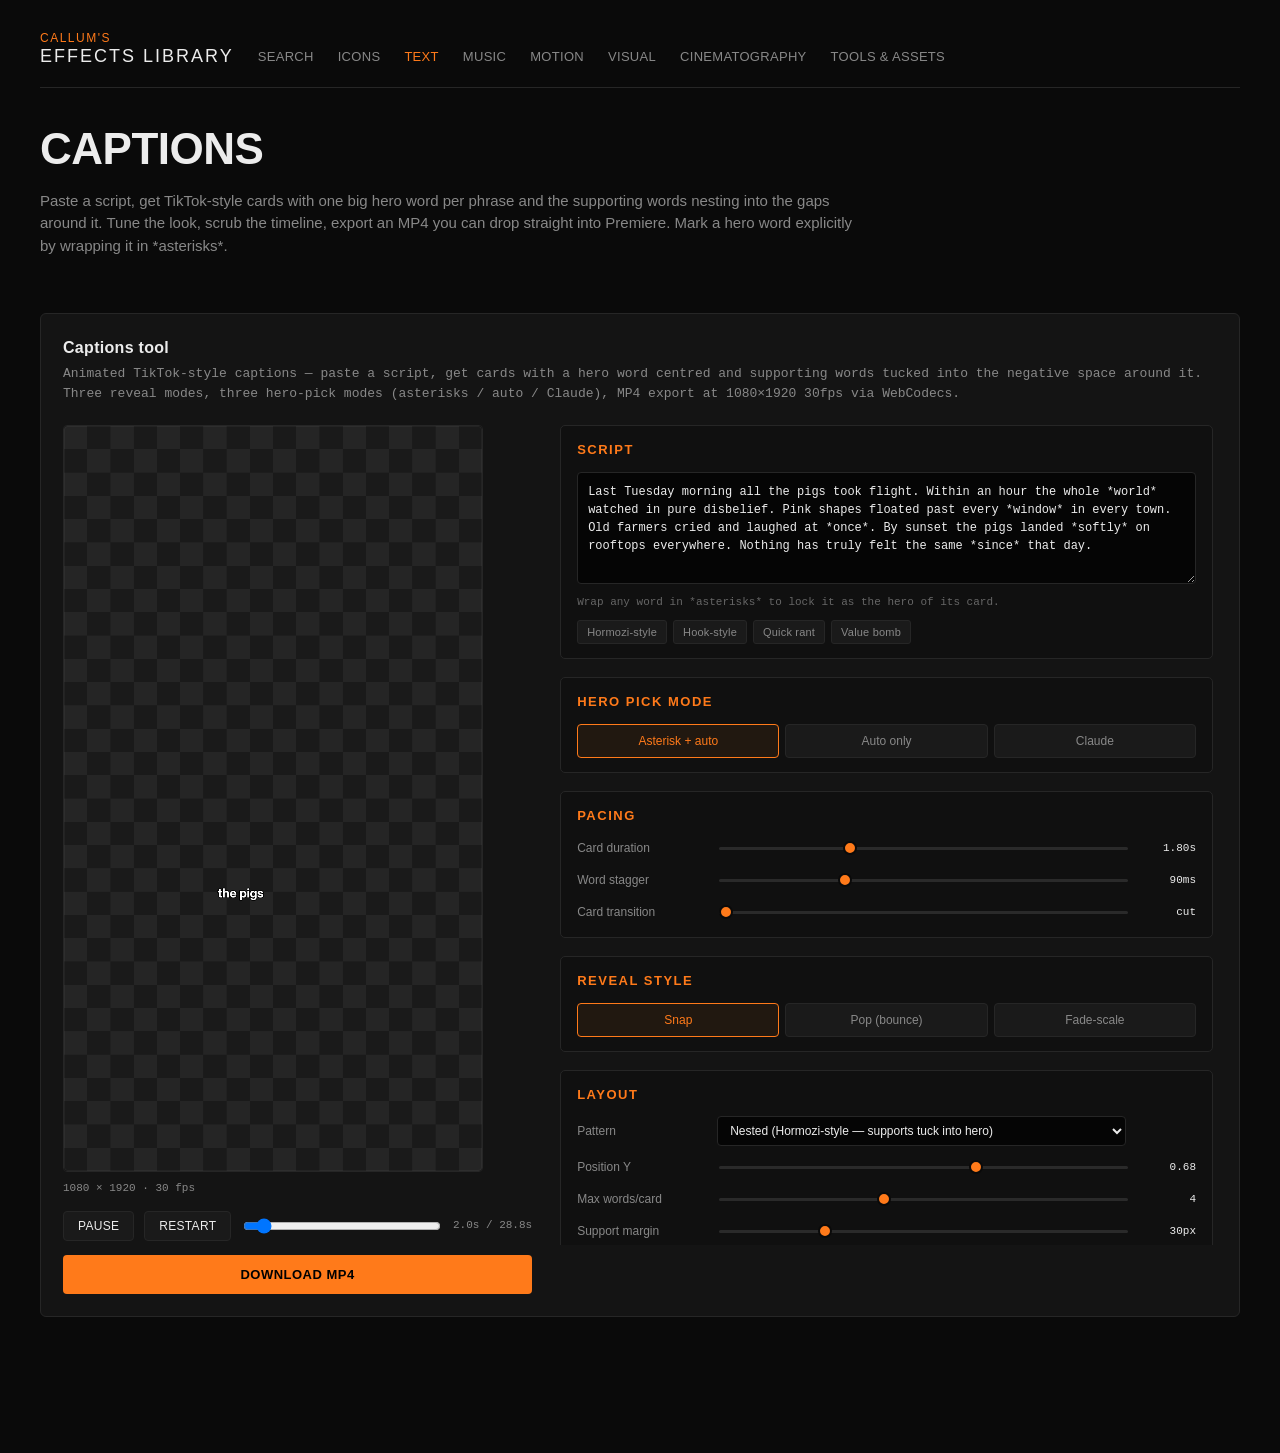
==== captions.html @ 7ee7b4f2 "Initial commit: canonical reference deck HTMLs + assets for public preview" ====
<!doctype html>
<html lang="en-GB">
<head>
<meta charset="utf-8" />
<meta name="viewport" content="width=device-width, initial-scale=1" />
<title>Captions · Callum's Effects Library</title>

<link rel="preconnect" href="https://fonts.googleapis.com">
<link rel="preconnect" href="https://fonts.gstatic.com" crossorigin>
<link href="https://fonts.googleapis.com/css2?family=Anton&family=Inter:wght@500;600;700;800;900&display=swap" rel="stylesheet">

<style>
  :root {
    --bg: #0a0a0a;
    --card: #141414;
    --border: #262626;
    --border-hover: #3a3a3a;
    --text: #ececec;
    --muted: #888;
    --accent: #ff7a1a;
    --accent-2: #ff3b30;
    --good: #4ade80;
    --bad: #ef4444;
    --display: 'Impact', 'Haettenschweiler', 'Arial Narrow Bold', sans-serif;
    --mono: 'SF Mono', Menlo, Consolas, monospace;
    --caption: 'Anton', 'Impact', 'Haettenschweiler', 'Arial Narrow Bold', sans-serif;
  }
  * { box-sizing: border-box; }
  html, body { margin: 0; padding: 0; background: var(--bg); color: var(--text); }
  body {
    font-family: -apple-system, BlinkMacSystemFont, 'Segoe UI', Roboto, Helvetica, Arial, sans-serif;
    font-size: 15px; line-height: 1.5;
    -webkit-font-smoothing: antialiased;
    padding: 32px 40px 80px; max-width: 1480px; margin: 0 auto;
  }

  .topnav {
    display: flex; align-items: flex-end; gap: 24px;
    padding-bottom: 20px; border-bottom: 1px solid var(--border);
    margin-bottom: 28px; flex-wrap: wrap;
  }
  .topnav .brand {
    font-family: var(--display); font-size: 18px;
    letter-spacing: 2px; text-transform: uppercase;
    color: var(--text); text-decoration: none; white-space: nowrap;
    display: inline-block; line-height: 1.1;
  }
  .topnav .brand .brand-top {
    display: block; font-size: 12px; letter-spacing: 1.5px;
    color: var(--accent); margin-bottom: 2px;
  }
  .topnav .brand:hover { color: var(--accent); }
  .topnav nav { display: flex; gap: 24px; font-size: 13px; letter-spacing: 0.3px; text-transform: uppercase; flex-wrap: wrap; }
  .topnav nav a { color: var(--muted); text-decoration: none; transition: color 120ms; }
  .topnav nav a:hover { color: var(--text); }
  .topnav nav a.current { color: var(--accent); }
  .topnav nav .group { position: relative; padding-bottom: 12px; margin-bottom: -12px; }
  .topnav nav .group .group-head {
    color: var(--muted); cursor: default; text-transform: uppercase;
    letter-spacing: 0.3px; transition: color 120ms;
  }
  .topnav nav .group a.group-head { cursor: pointer; }
  .topnav nav .group:hover .group-head,
  .topnav nav .group:focus-within .group-head { color: var(--text); }
  .topnav nav .group.current .group-head { color: var(--accent); }
  .topnav nav .group .dropdown {
    position: absolute; top: 100%; left: -8px;
    display: none; min-width: 200px;
    background: var(--card); border: 1px solid var(--border); border-radius: 4px;
    padding: 8px 0; z-index: 50;
    flex-direction: column; gap: 0;
  }
  .topnav nav .group:hover .dropdown,
  .topnav nav .group:focus-within .dropdown { display: flex; }
  .topnav nav .group .dropdown a {
    padding: 6px 16px; font-size: 12px; color: var(--muted);
    text-transform: none; letter-spacing: 0.2px; white-space: nowrap;
  }
  .topnav nav .group .dropdown a:hover { color: var(--text); background: rgba(255,255,255,0.04); }
  .topnav nav .group .dropdown a.current { color: var(--accent); }

  header.page-header { padding-bottom: 24px; margin-bottom: 32px; }
  header.page-header h1 {
    font-family: var(--display); font-size: 44px;
    margin: 0 0 8px; letter-spacing: -0.5px; text-transform: uppercase;
  }
  header.page-header p { margin: 0; color: var(--muted); max-width: 820px; }

  section { margin-bottom: 56px; }

  .demo {
    background: var(--card); border: 1px solid var(--border);
    border-radius: 6px; padding: 22px;
  }
  .demo h3 { margin: 0 0 4px; font-size: 16px; font-weight: 600; letter-spacing: 0.3px; }
  .demo p.caption {
    margin: 0 0 22px; color: var(--muted); font-size: 13px;
    font-family: var(--mono); line-height: 1.5;
  }

  .tool {
    display: grid;
    grid-template-columns: minmax(360px, 1fr) minmax(420px, 1.4fr);
    gap: 28px; align-items: start;
  }
  @media (max-width: 1080px) {
    .tool { grid-template-columns: 1fr; }
  }

  .preview-col { position: sticky; top: 20px; }
  .stage-wrap {
    width: 100%; max-width: 420px;
    aspect-ratio: 9 / 16;
    background: #000; border-radius: 4px;
    position: relative; overflow: hidden;
    border: 1px solid var(--border);
  }
  .stage-wrap canvas {
    width: 100%; height: 100%; display: block;
  }
  .preview-meta {
    font-family: var(--mono); font-size: 11px; color: var(--muted);
    margin-top: 8px;
  }
  .transport {
    margin-top: 14px;
    display: flex; align-items: center; gap: 10px; flex-wrap: wrap;
  }
  .transport button {
    background: #1a1a1a; border: 1px solid var(--border); color: var(--text);
    padding: 7px 14px; border-radius: 4px; cursor: pointer;
    font-size: 12px; letter-spacing: 0.3px; text-transform: uppercase;
    font-family: inherit;
    transition: border-color 120ms, background 120ms;
  }
  .transport button:hover { border-color: var(--border-hover); background: #222; }
  .transport input[type=range] { flex: 1; min-width: 120px; }
  .transport .time-readout {
    font-family: var(--mono); font-size: 11px; color: var(--muted); min-width: 70px; text-align: right;
  }
  .download-btn {
    margin-top: 14px; width: 100%;
    background: var(--accent); color: #000;
    border: none; padding: 12px 16px; border-radius: 4px; cursor: pointer;
    font-size: 13px; letter-spacing: 0.5px; text-transform: uppercase; font-weight: 700;
    font-family: inherit;
    transition: filter 120ms;
  }
  .download-btn:hover { filter: brightness(1.1); }
  .download-btn:disabled { background: #333; color: #777; cursor: not-allowed; }
  .render-progress {
    margin-top: 10px; font-family: var(--mono); font-size: 11px; color: var(--accent);
  }
  .render-progress .bar {
    margin-top: 6px; height: 4px; background: #222; border-radius: 2px; overflow: hidden;
  }
  .render-progress .bar > div {
    height: 100%; background: var(--accent); width: 0%; transition: width 120ms;
  }

  .controls-col {
    display: flex; flex-direction: column; gap: 18px;
    max-height: calc(100vh - 80px); overflow-y: auto;
    padding-right: 4px;
  }
  .controls-col::-webkit-scrollbar { width: 8px; }
  .controls-col::-webkit-scrollbar-thumb { background: #2a2a2a; border-radius: 4px; }

  .ctl-section {
    background: #101010; border: 1px solid var(--border); border-radius: 5px;
    padding: 14px 16px;
  }
  .ctl-section h4 {
    margin: 0 0 12px; font-family: var(--display); font-size: 13px;
    letter-spacing: 1.5px; text-transform: uppercase; color: var(--accent);
  }
  .ctl-section .row {
    display: grid; grid-template-columns: 130px 1fr 60px;
    gap: 10px; align-items: center; margin-bottom: 10px;
  }
  .ctl-section .row:last-child { margin-bottom: 0; }
  .ctl-section .row label {
    font-size: 12px; color: var(--muted);
  }
  .ctl-section .row .val {
    font-family: var(--mono); font-size: 11px; color: var(--text); text-align: right;
  }
  .ctl-section .full {
    display: flex; flex-direction: column; gap: 6px; margin-bottom: 10px;
  }
  .ctl-section .full:last-child { margin-bottom: 0; }
  .ctl-section .full label { font-size: 12px; color: var(--muted); }
  .ctl-section textarea {
    width: 100%; background: #050505; border: 1px solid var(--border); color: var(--text);
    padding: 10px; border-radius: 4px; font-family: var(--mono); font-size: 12px;
    line-height: 1.5; resize: vertical; min-height: 80px;
  }
  .ctl-section input[type=text],
  .ctl-section input[type=password] {
    width: 100%; background: #050505; border: 1px solid var(--border); color: var(--text);
    padding: 8px 10px; border-radius: 4px; font-family: var(--mono); font-size: 12px;
  }
  .ctl-section input[type=color] {
    width: 36px; height: 24px; padding: 0; border: 1px solid var(--border);
    background: transparent; border-radius: 3px; cursor: pointer;
  }
  .ctl-section .preset-row {
    display: flex; gap: 6px; flex-wrap: wrap; margin-top: 8px;
  }
  .ctl-section .preset-row button {
    background: #1a1a1a; border: 1px solid var(--border); color: var(--muted);
    padding: 5px 9px; border-radius: 3px; cursor: pointer; font-size: 11px;
    font-family: inherit; letter-spacing: 0.2px;
    transition: color 120ms, border-color 120ms;
  }
  .ctl-section .preset-row button:hover { color: var(--text); border-color: var(--border-hover); }

  .ctl-section .radio-row {
    display: flex; gap: 6px; flex-wrap: wrap;
  }
  .ctl-section .radio-row label {
    flex: 1; min-width: 100px;
    background: #1a1a1a; border: 1px solid var(--border);
    padding: 7px 10px; border-radius: 4px; cursor: pointer;
    font-size: 12px; color: var(--muted); text-align: center;
    transition: color 120ms, border-color 120ms, background 120ms;
  }
  .ctl-section .radio-row label:hover { color: var(--text); border-color: var(--border-hover); }
  .ctl-section .radio-row input[type=radio] { display: none; }
  .ctl-section .radio-row label:has(input:checked) {
    border-color: var(--accent); background: rgba(255,122,26,0.07); color: var(--accent);
  }

  .ctl-section input[type=range] { width: 100%; }
  .ctl-section input[type=range] {
    -webkit-appearance: none; appearance: none;
    background: transparent; height: 18px;
  }
  .ctl-section input[type=range]::-webkit-slider-runnable-track {
    height: 3px; background: #2a2a2a; border-radius: 2px;
  }
  .ctl-section input[type=range]::-webkit-slider-thumb {
    -webkit-appearance: none; appearance: none;
    width: 14px; height: 14px; border-radius: 50%;
    background: var(--accent); margin-top: -6px; cursor: pointer;
    border: 2px solid #0a0a0a;
  }
  .ctl-section input[type=range]::-moz-range-track {
    height: 3px; background: #2a2a2a; border-radius: 2px;
  }
  .ctl-section input[type=range]::-moz-range-thumb {
    width: 14px; height: 14px; border-radius: 50%;
    background: var(--accent); cursor: pointer; border: 2px solid #0a0a0a;
  }
  .ctl-section select {
    background: #050505; border: 1px solid var(--border); color: var(--text);
    padding: 6px 8px; border-radius: 4px; font-family: inherit; font-size: 12px;
  }
  .ctl-section .checkbox-row {
    display: flex; align-items: center; gap: 8px; margin-top: 6px;
  }
  .ctl-section .checkbox-row label { font-size: 12px; color: var(--muted); }
  .ctl-section .help {
    font-size: 11px; color: #666; font-family: var(--mono); margin-top: 4px;
  }
  .ctl-section .key-status { font-family: var(--mono); font-size: 11px; }
  .ctl-section .key-status.ok { color: var(--good); }
  .ctl-section .key-status.missing { color: var(--bad); }
  .ctl-section[data-show="false"] { display: none; }

  .stage-wrap::after {
    content: ''; position: absolute; inset: 0;
    pointer-events: none; box-shadow: inset 0 0 0 1px rgba(255,255,255,0.04);
    border-radius: 4px;
  }
</style>
</head>
<body>

<div class="topnav">
  <a href="index.html" class="brand"><span class="brand-top">Callum's</span>Effects Library</a>
  <nav>
    <div class="group" data-group="search">
      <a href="search.html" class="group-head">Search</a>
    </div>

    <div class="group" data-group="icons">
      <a href="icons.html" class="group-head">Icons</a>
    </div>

    <div class="group current" data-group="text">
      <a href="text.html" class="group-head">Text</a>
      <div class="dropdown">
        <a href="text.html" data-page="text">Text</a>
        <a href="lower-thirds.html" data-page="lower-thirds">Lower thirds</a>
        <a href="captions.html" class="current" data-page="captions">Captions</a>
      </div>
    </div>

    <div class="group" data-group="music">
      <a href="music.html" class="group-head">Music</a>
    </div>

    <div class="group" data-group="motion">
      <span class="group-head">Motion</span>
      <div class="dropdown">
        <a href="entrances.html" data-page="entrances">Entrances &amp; exits</a>
        <a href="mograph.html" data-page="mograph">Mograph</a>
        <a href="beats.html" data-page="beats">Beats</a>
        <a href="shapes.html" data-page="shapes">Shapes</a>
        <a href="logos.html" data-page="logos">Logos</a>
        <a href="ease-curves.html" data-page="ease-curves">Ease curves</a>
        <a href="speedometer.html" data-page="speedometer">Speedometer</a>
        <a href="scribbles.html" data-page="scribbles">Scribbles</a>
      </div>
    </div>

    <div class="group" data-group="visual">
      <span class="group-head">Visual</span>
      <div class="dropdown">
        <a href="colours.html" data-page="colours">Colours</a>
        <a href="atmosphere.html" data-page="atmosphere">Atmosphere</a>
        <a href="overlays.html" data-page="overlays">Overlays</a>
        <a href="glitch.html" data-page="glitch">Glitch</a>
      </div>
    </div>

    <div class="group" data-group="cinematography">
      <span class="group-head">Cinematography</span>
      <div class="dropdown">
        <a href="camera-moves.html" data-page="camera-moves">Camera moves</a>
        <a href="transitions.html" data-page="transitions">Transitions</a>
        <a href="lens.html" data-page="lens">Lens</a>
      </div>
    </div>

    <div class="group" data-group="tools">
      <span class="group-head">Tools &amp; assets</span>
      <div class="dropdown">
        <a href="common-sfx.html" data-page="common-sfx">Common SFX</a>
        <a href="sound-fx.html" data-page="sound-fx">Sound FX (AI)</a>
        <a href="ai-toolchain.html" data-page="ai-toolchain">AI toolchain</a>
        <a href="templates.html" data-page="templates">Templates</a>
        <a href="shared-library/browser.html" data-page="browser">Shared library</a>
        <a href="shared-library/Mograph/preview.html" data-page="mograph-preview">Mograph preview</a>
        <a href="shared-library/Greenscreen/index.html" data-page="greenscreen">Greenscreen templates</a>
        <a href="file:///D:/AIIMS/LIGHT%20LEAKS/index.html" data-page="light-leaks-d">Light leaks (D:)</a>
      </div>
    </div>
  </nav>
</div>

<header class="page-header">
  <h1>Captions</h1>
  <p>Paste a script, get TikTok-style cards with one big hero word per phrase and the supporting words nesting into the gaps around it. Tune the look, scrub the timeline, export an MP4 you can drop straight into Premiere. Mark a hero word explicitly by wrapping it in *asterisks*.</p>
</header>

<section>
  <div class="demo" id="captions-tool">
    <h3>Captions tool</h3>
    <p class="caption">Animated TikTok-style captions — paste a script, get cards with a hero word centred and supporting words tucked into the negative space around it. Three reveal modes, three hero-pick modes (asterisks / auto / Claude), MP4 export at 1080×1920 30fps via WebCodecs.</p>

    <div class="tool">

      <div class="preview-col">
        <div class="stage-wrap">
          <canvas id="stage" width="1080" height="1920"></canvas>
        </div>
        <div class="preview-meta" id="preview-meta">1080 × 1920 · 30 fps</div>
        <div class="transport">
          <button id="play-btn">Play</button>
          <button id="restart-btn">Restart</button>
          <input type="range" id="scrubber" min="0" max="1000" value="0" step="1">
          <span class="time-readout" id="time-readout">0.0s / 0.0s</span>
        </div>
        <button class="download-btn" id="download-btn">Download MP4</button>
        <div class="render-progress" id="render-progress" hidden>
          <span id="render-progress-text">Rendering…</span>
          <div class="bar"><div id="render-progress-bar"></div></div>
        </div>
      </div>

      <div class="controls-col">

        <div class="ctl-section">
          <h4>Script</h4>
          <div class="full">
            <textarea id="script-input" rows="5" spellcheck="false">Last Tuesday morning all the pigs took flight. Within an hour the whole *world* watched in pure disbelief. Pink shapes floated past every *window* in every town. Old farmers cried and laughed at *once*. By sunset the pigs landed *softly* on rooftops everywhere. Nothing has truly felt the same *since* that day.</textarea>
            <div class="help">Wrap any word in *asterisks* to lock it as the hero of its card.</div>
          </div>
          <div class="preset-row">
            <button data-preset="hormozi">Hormozi-style</button>
            <button data-preset="hook">Hook-style</button>
            <button data-preset="rant">Quick rant</button>
            <button data-preset="value">Value bomb</button>
          </div>
        </div>

        <div class="ctl-section">
          <h4>Hero pick mode</h4>
          <div class="radio-row" id="hero-mode-row">
            <label><input type="radio" name="hero-mode" value="asterisk-auto" checked><span>Asterisk + auto</span></label>
            <label><input type="radio" name="hero-mode" value="auto"><span>Auto only</span></label>
            <label><input type="radio" name="hero-mode" value="claude"><span>Claude</span></label>
          </div>
        </div>

        <div class="ctl-section" id="claude-section" data-show="false">
          <h4>Anthropic API key</h4>
          <div class="full">
            <input type="password" id="anthropic-key" placeholder="sk-ant-…" autocomplete="off">
            <div class="help">Stored in localStorage on this machine only. Posted directly to api.anthropic.com.</div>
            <div class="key-status missing" id="key-status">no key saved</div>
          </div>
        </div>

        <div class="ctl-section">
          <h4>Pacing</h4>
          <div class="row">
            <label>Card duration</label>
            <input type="range" id="card-dur" min="0.8" max="4.0" step="0.05" value="1.8">
            <span class="val" id="card-dur-val">1.80s</span>
          </div>
          <div class="row">
            <label>Word stagger</label>
            <input type="range" id="word-stagger" min="0" max="300" step="5" value="90">
            <span class="val" id="word-stagger-val">90ms</span>
          </div>
          <div class="row">
            <label>Card transition</label>
            <input type="range" id="card-fade" min="0" max="200" step="10" value="0">
            <span class="val" id="card-fade-val">cut</span>
          </div>
        </div>

        <div class="ctl-section">
          <h4>Reveal style</h4>
          <div class="radio-row" id="reveal-mode-row">
            <label><input type="radio" name="reveal-mode" value="snap" checked><span>Snap</span></label>
            <label><input type="radio" name="reveal-mode" value="pop"><span>Pop (bounce)</span></label>
            <label><input type="radio" name="reveal-mode" value="fade"><span>Fade-scale</span></label>
          </div>
        </div>

        <div class="ctl-section">
          <h4>Layout</h4>
          <div class="row">
            <label>Pattern</label>
            <select id="slot-pattern">
              <option value="nested" selected>Nested (Hormozi-style — supports tuck into hero)</option>
              <option value="stacked">Stacked (Submagic-style — pill per line)</option>
              <option value="compact">Compact (vertical hero)</option>
              <option value="diagonal">Diagonal nest</option>
              <option value="spread">Spread</option>
            </select>
            <span class="val"></span>
          </div>
          <div class="row">
            <label>Position Y</label>
            <input type="range" id="hero-y" min="0.30" max="0.90" step="0.01" value="0.68">
            <span class="val" id="hero-y-val">0.68</span>
          </div>
          <div class="row">
            <label>Max words/card</label>
            <input type="range" id="max-words" min="2" max="7" step="1" value="4">
            <span class="val" id="max-words-val">4</span>
          </div>
          <div class="row">
            <label>Support margin</label>
            <input type="range" id="support-margin" min="0" max="120" step="2" value="30">
            <span class="val" id="support-margin-val">30px</span>
          </div>
        </div>

        <div class="ctl-section">
          <h4>Type</h4>
          <div class="row">
            <label>Font</label>
            <select id="font-family">
              <option value="inter" selected>Inter (variable weight)</option>
              <option value="anton">Anton (display condensed)</option>
            </select>
            <span class="val"></span>
          </div>
          <div class="row">
            <label>Font weight</label>
            <input type="range" id="font-weight" min="500" max="900" step="100" value="700">
            <span class="val" id="font-weight-val">700</span>
          </div>
          <div class="row">
            <label>Text size</label>
            <input type="range" id="support-scale" min="50" max="220" step="5" value="90">
            <span class="val" id="support-scale-val">90</span>
          </div>
          <div class="row">
            <label>Hero bump</label>
            <input type="range" id="hero-bump" min="1.0" max="6.0" step="0.05" value="3.0">
            <span class="val" id="hero-bump-val">3.00×</span>
          </div>
          <div class="row">
            <label>Hero scale (slot)</label>
            <input type="range" id="hero-scale" min="150" max="700" step="10" value="420">
            <span class="val" id="hero-scale-val">420</span>
          </div>
          <div class="row">
            <label>Stroke width</label>
            <input type="range" id="stroke-w" min="0" max="20" step="1" value="10">
            <span class="val" id="stroke-w-val">10</span>
          </div>
          <div class="row">
            <label>Hero fill</label>
            <input type="color" id="hero-color" value="#FFFFFF">
            <span class="val"></span>
          </div>
          <div class="row">
            <label>Support fill</label>
            <input type="color" id="support-color" value="#FFFFFF">
            <span class="val"></span>
          </div>
          <div class="checkbox-row">
            <input type="checkbox" id="all-caps">
            <label for="all-caps">Force ALL CAPS (off = sentence case as typed)</label>
          </div>
        </div>

        <div class="ctl-section">
          <h4>Pill background</h4>
          <div class="checkbox-row">
            <input type="checkbox" id="pill-enabled">
            <label for="pill-enabled">Show pill behind the line(s)</label>
          </div>
          <div class="row">
            <label>Pill opacity</label>
            <input type="range" id="pill-opacity" min="0" max="1" step="0.05" value="0.75">
            <span class="val" id="pill-opacity-val">0.75</span>
          </div>
          <div class="row">
            <label>Padding X</label>
            <input type="range" id="pill-pad-x" min="0" max="80" step="2" value="28">
            <span class="val" id="pill-pad-x-val">28px</span>
          </div>
          <div class="row">
            <label>Padding Y</label>
            <input type="range" id="pill-pad-y" min="0" max="40" step="1" value="14">
            <span class="val" id="pill-pad-y-val">14px</span>
          </div>
          <div class="row">
            <label>Corner radius</label>
            <input type="range" id="pill-radius" min="0" max="40" step="1" value="14">
            <span class="val" id="pill-radius-val">14px</span>
          </div>
        </div>

        <div class="ctl-section">
          <h4>Export</h4>
          <div class="row">
            <label>Aspect</label>
            <select id="aspect">
              <option value="1080x1920" selected>1080 × 1920 (9:16)</option>
              <option value="1920x1080">1920 × 1080 (16:9)</option>
              <option value="1080x1080">1080 × 1080 (1:1)</option>
            </select>
            <span class="val"></span>
          </div>
          <div class="row">
            <label>Frame rate</label>
            <select id="fps">
              <option value="24">24 fps</option>
              <option value="30" selected>30 fps</option>
              <option value="60">60 fps</option>
            </select>
            <span class="val"></span>
          </div>
          <div class="row">
            <label>Background</label>
            <select id="bg">
              <option value="checker" selected>Checker (preview only — shows pill)</option>
              <option value="black">Solid black</option>
              <option value="white">Solid white</option>
            </select>
            <span class="val"></span>
          </div>
          <div class="help">MP4 always exports with the selected solid background — checker is preview-only so you can see the type clearly.</div>
        </div>

      </div>
    </div>
  </div>
</section>

<script type="module">
'use strict';

const DEFAULT_SCRIPT = "Last Tuesday morning all the pigs took flight. Within an hour the whole *world* watched in pure disbelief. Pink shapes floated past every *window* in every town. Old farmers cried and laughed at *once*. By sunset the pigs landed *softly* on rooftops everywhere. Nothing has truly felt the same *since* that day.";

const PRESETS = {
  hormozi: "If you do *anything* in life make sure you do it for the right reasons.",
  hook: "I lost forty thousand dollars in one *week*. Here's how I got it back.",
  rant: "Stop *waiting*. Start now. Nothing is going to fall in your lap.",
  value: "The *only* skill that matters is learning how to sell.",
};

const cfg = {
  script: DEFAULT_SCRIPT,
  heroMode: 'asterisk-auto',
  fontFamily: 'inter',          // 'inter' | 'anton'
  fontWeight: 700,              // Inter weight: 500/600/700/800/900 — lower = more text fits
  cardDur: 1.8,
  wordStagger: 90,
  cardFade: 0,
  reveal: 'snap',
  slotPattern: 'nested',        // 'nested' (default Hormozi-style) | 'stacked' | 'diagonal' | 'compact' | 'spread'
  heroY: 0.68,                  // low-centre by default (matches Submagic/Captions.ai)
  maxWords: 4,
  supportMargin: 30,
  supportScale: 90,             // used as base size in stacked mode
  heroBump: 3.0,                // hero is this × supportScale (Hormozi-style nest needs a big hero)
  heroScale: 420,               // used in legacy slot patterns (diagonal/compact/spread)
  strokeW: 10,                  // thick stroke replaces pill for nested mode legibility
  heroColor: '#FFFFFF',
  supportColor: '#FFFFFF',
  allCaps: false,
  pillEnabled: false,           // off in nested mode (stroke does the work); turn on for stacked/Submagic
  pillOpacity: 0.75,
  pillPadX: 28,
  pillPadY: 14,
  pillRadius: 14,
  aspect: '1080x1920',
  fps: 30,
  bg: 'checker',  // checker bg in preview so the dark pill is visible; export forces black/white.
};

// Auto-pick is opinionated: only promote a hero if there's a clearly weighted word
// (digit/number/%, or an outlier-long word). Otherwise the whole card flows at support size.
const HERO_PROMOTE_LEN_RATIO = 1.6;   // longest word must be ≥ this × avg length
const HERO_PROMOTE_MIN_LEN = 5;

const state = {
  cards: [],
  totalDur: 0,
  playing: false,
  t: 0,
  rafId: null,
  lastNow: 0,
  exporting: false,
  fontReady: false,
};

const $ = (id) => document.getElementById(id);
const stage = $('stage');
const ctx = stage.getContext('2d');

function applyAspect() {
  const [w, h] = cfg.aspect.split('x').map(Number);
  stage.width = w;
  stage.height = h;
  const wrap = stage.parentElement;
  wrap.style.aspectRatio = `${w} / ${h}`;
  $('preview-meta').textContent = `${w} × ${h} · ${cfg.fps} fps`;
}

function parseScript(raw) {
  const tokens = [];
  const re = /(\*?[A-Za-z0-9']+\*?)([.,;:!?]?)/g;
  for (const m of raw.matchAll(re)) {
    let word = m[1];
    let isHero = false;
    if (word.startsWith('*') && word.endsWith('*') && word.length > 2) {
      word = word.slice(1, -1); isHero = true;
    } else if (word.startsWith('*')) {
      word = word.slice(1); isHero = true;
    } else if (word.endsWith('*')) {
      word = word.slice(0, -1); isHero = true;
    }
    tokens.push({ text: word, isHero, breakAfter: !!m[2] });
  }
  return tokens;
}

function chunkIntoCards(tokens, maxWords) {
  const cards = [];
  let cur = [];
  for (const tok of tokens) {
    cur.push(tok);
    const hitMax = cur.length >= maxWords;
    // Punctuation always breaks — even on a single word (matches reference: solo "lately,", "bank,")
    const hitBreak = tok.breakAfter;
    if (hitMax || hitBreak) {
      cards.push(cur);
      cur = [];
    }
  }
  if (cur.length) cards.push(cur);
  return cards;
}

function pickHeroIndex(card, mode, claudeChoice) {
  // 1. Asterisk override (any mode except pure auto)
  if (mode !== 'auto') {
    const idx = card.findIndex(t => t.isHero);
    if (idx >= 0) return idx;
  }
  // 2. Claude choice
  if (mode === 'claude' && typeof claudeChoice === 'number' && claudeChoice >= 0) {
    return Math.min(claudeChoice, card.length - 1);
  }
  // 3. Single-word card → that word is always the hero (matches reference "lately,", "us", "$20,000")
  if (card.length === 1) return 0;
  // 4. Any digit/number/% word → that word is hero
  const digitIdx = card.findIndex(t => /\d/.test(t.text));
  if (digitIdx >= 0) return digitIdx;
  // 5. Last word IF it sits at a clause/sentence boundary (trailing punctuation) AND has weight.
  //    This is the actual rule used by the reference video.
  const last = card[card.length - 1];
  if (last.breakAfter && last.text.length >= 3) return card.length - 1;
  // 6. Otherwise no hero — card flows as uniform-size text.
  return -1;
}

function fontStack(family) {
  if (family === 'anton') return `Anton, Impact, "Haettenschweiler", "Arial Narrow Bold", sans-serif`;
  return `Inter, "Helvetica Neue", Helvetica, Arial, sans-serif`;
}
function fontWeightFor(family) {
  if (family === 'inter') return cfg.fontWeight;
  return 400;
}
function setFont(ctx, scale, family = cfg.fontFamily) {
  ctx.font = `${fontWeightFor(family)} ${scale}px ${fontStack(family)}`;
}

function measureWord(ctx, text) {
  const m = ctx.measureText(text);
  const w = m.width;
  const ascent = m.actualBoundingBoxAscent ?? (parseFloat(ctx.font) * 0.8);
  const descent = m.actualBoundingBoxDescent ?? (parseFloat(ctx.font) * 0.2);
  return { w, h: ascent + descent, ascent, descent };
}

function buildSlots(pattern, count, hero, W, H, margin) {
  const cx = W / 2;
  const heroTop = hero.cy - hero.ascent;
  const heroBot = hero.cy + hero.descent;
  const heroL = hero.cx - hero.w / 2;
  const heroR = hero.cx + hero.w / 2;
  const ABOVE = Math.max(80, heroTop - margin);
  const BELOW = Math.min(H - 80, heroBot + margin);
  const FAR_L = Math.max(60, heroL - margin);
  const FAR_R = Math.min(W - 60, heroR + margin);

  const slot = (x, y, align, baseline) => ({ x, y, align, baseline });

  if (pattern === 'compact') {
    if (count === 1) return [slot(cx, ABOVE, 'center', 'alphabetic')];
    if (count === 2) return [slot(cx, ABOVE, 'center', 'alphabetic'), slot(cx, BELOW, 'center', 'hanging')];
    if (count === 3) return [
      slot(cx, ABOVE, 'center', 'alphabetic'),
      slot(FAR_L, BELOW, 'left', 'hanging'),
      slot(FAR_R, BELOW, 'right', 'hanging'),
    ];
    return [
      slot(FAR_L, ABOVE, 'left', 'alphabetic'),
      slot(FAR_R, ABOVE, 'right', 'alphabetic'),
      slot(FAR_L, BELOW, 'left', 'hanging'),
      slot(FAR_R, BELOW, 'right', 'hanging'),
    ];
  }

  if (pattern === 'diagonal') {
    if (count === 1) return [slot(FAR_L, ABOVE, 'left', 'alphabetic')];
    if (count === 2) return [
      slot(FAR_L, ABOVE, 'left', 'alphabetic'),
      slot(FAR_R, BELOW, 'right', 'hanging'),
    ];
    if (count === 3) return [
      slot(FAR_L, ABOVE, 'left', 'alphabetic'),
      slot(FAR_R, ABOVE, 'right', 'alphabetic'),
      slot(cx, BELOW, 'center', 'hanging'),
    ];
    return [
      slot(FAR_L, ABOVE, 'left', 'alphabetic'),
      slot(FAR_R, ABOVE, 'right', 'alphabetic'),
      slot(FAR_L, BELOW, 'left', 'hanging'),
      slot(FAR_R, BELOW, 'right', 'hanging'),
    ];
  }

  const wide = Math.max(60, heroL - 2 * margin);
  const wider = Math.min(W - 60, heroR + 2 * margin);
  if (count === 1) return [slot(cx, BELOW, 'center', 'hanging')];
  if (count === 2) return [
    slot(wide, hero.cy, 'right', 'middle'),
    slot(wider, hero.cy, 'left', 'middle'),
  ];
  if (count === 3) return [
    slot(cx, ABOVE, 'center', 'alphabetic'),
    slot(wide, hero.cy, 'right', 'middle'),
    slot(wider, hero.cy, 'left', 'middle'),
  ];
  return [
    slot(cx, ABOVE, 'center', 'alphabetic'),
    slot(wide, hero.cy, 'right', 'middle'),
    slot(wider, hero.cy, 'left', 'middle'),
    slot(cx, BELOW, 'center', 'hanging'),
  ];
}

function transformWordText(text) {
  return cfg.allCaps ? text.toUpperCase() : text;
}

// =========================================================================
// NESTED LAYOUT — Hormozi-style: supports tuck into the hero's letterform cavity.
// Hero centred at heroY; supports overlap the hero, baseline at hero's x-height
// (top of short letters like 'a', 's'). For "fast", supports sit above 'as' and
// the tall 'f' / 't' ascenders poke up beside the supports.
// =========================================================================

// Inter Black approximate metrics as fractions of fontPx
const INTER_X_HEIGHT_RATIO = 0.52;
const INTER_CAP_RATIO = 0.78;

// Lowercase letters whose glyphs reach cap height (ascenders).
// Uppercase, digits, and currency are all treated as cap-height too.
const ASCENDER_CHARS = new Set([
  ...'bdfhklt',
  ...'ABCDEFGHIJKLMNOPQRSTUVWXYZ',
  ...'0123456789$£€¥%',
]);
function isAscenderChar(ch) {
  return ASCENDER_CHARS.has(ch);
}

/**
 * Find the widest "cap-zone cavity" in the hero word: a contiguous run of
 * non-ascender (x-height only) letters bordered by ascender letters on both
 * sides. For "fast", returns the gap above 'as' between 'f' and 't'.
 *
 * Returns { x0, x1, midX } in text-local coords (0 = left edge of hero text),
 * or null if no qualifying cavity exists.
 */
function findHeroCavity(heroText, heroFontPx) {
  setFont(ctx, heroFontPx);
  const letters = [...heroText];
  // Compute each letter's [x0, x1] in text-local coords.
  let cx = 0;
  const pos = letters.map((ch) => {
    const w = ctx.measureText(ch).width;
    const out = { ch, x0: cx, x1: cx + w, isAsc: isAscenderChar(ch) };
    cx += w;
    return out;
  });

  let best = null;
  for (let i = 0; i < pos.length; i++) {
    if (pos[i].isAsc) continue;
    let j = i;
    while (j < pos.length && !pos[j].isAsc) j++;
    const leftBorder = i > 0 && pos[i - 1].isAsc;
    const rightBorder = j < pos.length && pos[j].isAsc;
    if (leftBorder && rightBorder) {
      const x0 = pos[i - 1].x1;
      const x1 = pos[j].x0;
      const w = x1 - x0;
      if (!best || w > best.x1 - best.x0) best = { x0, x1, midX: (x0 + x1) / 2 };
    }
    i = j;
  }
  return best;
}

function layoutNested(chunk, heroIdx, W, H) {
  if (heroIdx < 0) {
    // No hero → degrade to stacked (flowing one-line text in a pill)
    return layoutStacked(chunk, heroIdx, W, H);
  }

  const supports = chunk.filter((_, i) => i !== heroIdx);

  // Measure hero
  let heroScale = cfg.supportScale * cfg.heroBump;
  setFont(ctx, heroScale);
  const heroText = transformWordText(chunk[heroIdx].text);
  let heroMeas = measureWord(ctx, heroText);
  const maxHeroW = W * 0.90;
  if (heroMeas.w > maxHeroW) {
    heroScale = heroScale * (maxHeroW / heroMeas.w);
    setFont(ctx, heroScale);
    heroMeas = measureWord(ctx, heroText);
  }

  const heroCx = W / 2;
  const heroBaselineY = H * cfg.heroY + heroMeas.ascent * 0.25;  // tucks card slightly above heroY

  const heroLayout = {
    text: heroText, role: 'hero',
    x: heroCx, y: heroBaselineY, align: 'center', baseline: 'alphabetic',
    fontPx: heroScale, fontFamily: cfg.fontFamily, color: cfg.heroColor,
    indexInCard: heroIdx, lineIdx: 1,
  };

  // No supports → solo hero, no overlay
  if (supports.length === 0) {
    heroLayout.delay = 0;
    const lineBoxes = [{
      x0: heroCx - heroMeas.w / 2, x1: heroCx + heroMeas.w / 2,
      y0: heroBaselineY - heroMeas.ascent, y1: heroBaselineY + heroMeas.descent,
      cy: heroBaselineY,
      h: heroMeas.h,
    }];
    return { words: [heroLayout], lineBoxes };
  }

  // Find the cavity inside the hero (gap between bracketing ascender letters).
  // Only use it if it's wide enough to give readable supports — otherwise the
  // supports would get crammed into something like the tiny 'o' of "dollars".
  const rawCavity = findHeroCavity(heroText, heroScale);
  const cavity = rawCavity && (rawCavity.x1 - rawCavity.x0) >= heroMeas.w * 0.25
    ? rawCavity
    : null;

  // No usable cavity → there's no clean place for supports to sit without
  // overlapping the hero's ascender letters (e.g. "dollars" / "huge").
  // Fall back to stacked layout: supports on a separate line above hero.
  if (!cavity) return layoutStacked(chunk, heroIdx, W, H);

  // Measure supports at the cfg scale first.
  setFont(ctx, cfg.supportScale);
  let spaceW = ctx.measureText(' ').width;
  const sMeas = supports.map((tok) => {
    const text = transformWordText(tok.text);
    return { text, meas: measureWord(ctx, text), indexInCard: chunk.indexOf(tok) };
  });
  let totalSupportW =
    sMeas.reduce((s, m) => s + m.meas.w, 0) + Math.max(0, supports.length - 1) * spaceW;

  // Supports need to fit inside the cavity width (with a small breathing-room margin).
  const targetW = (cavity.x1 - cavity.x0) * 0.85;

  // Auto-shrink so supports always fit. No fallback, no minimum: they get small
  // if needed (matches Callum's "fit inside the letters" direction).
  let useSupportScale = cfg.supportScale;
  if (totalSupportW > targetW) {
    useSupportScale = Math.max(20, cfg.supportScale * (targetW / totalSupportW));
    setFont(ctx, useSupportScale);
    spaceW = ctx.measureText(' ').width;
    for (const m of sMeas) m.meas = measureWord(ctx, m.text);
    totalSupportW = sMeas.reduce((s, m) => s + m.meas.w, 0) + Math.max(0, supports.length - 1) * spaceW;
  }

  // Centre supports on the cavity midpoint (above 'as' in "fast"), or hero centre if no cavity.
  const heroLeftX = heroCx - heroMeas.w / 2;
  let supportCenterX = cavity ? heroLeftX + cavity.midX : heroCx;

  // Vertical position. Natural baseline = hero's x-height line (top of short letters).
  // But if the natural baseline would push support text + stroke ABOVE the hero's
  // cap top (i.e. supports overshoot the f/t ascenders), shift the baseline DOWN
  // so the top of the support stroke sits exactly at the hero cap top — no overlap.
  const heroXHeightFromBaseline = heroScale * INTER_X_HEIGHT_RATIO;
  const naturalBaselineY = heroBaselineY - heroXHeightFromBaseline;
  // Support stroke scales with font size so a shrunken support doesn't get a giant stroke.
  const supportStrokePx = cfg.strokeW * (useSupportScale / cfg.supportScale);
  const supportAscent = sMeas[0]?.meas.ascent ?? (useSupportScale * INTER_CAP_RATIO);
  const heroAscent = heroMeas.ascent;
  const minBaselineY = (heroBaselineY - heroAscent) + supportAscent + supportStrokePx / 2;
  const supportBaselineY = Math.max(naturalBaselineY, minBaselineY);
  const supportStartX = supportCenterX - totalSupportW / 2;

  let cursorX = supportStartX;
  const supportLayouts = sMeas.map((m) => {
    const x = cursorX + m.meas.w / 2;
    cursorX += m.meas.w + spaceW;
    return {
      text: m.text, role: 'support',
      x, y: supportBaselineY, align: 'center', baseline: 'alphabetic',
      fontPx: useSupportScale, fontFamily: cfg.fontFamily,
      color: cfg.supportColor,
      indexInCard: m.indexInCard, lineIdx: 0,
    };
  });

  // Pill bounding box (single combined pill enclosing everything visible)
  const supportTop = supportBaselineY - (sMeas[0]?.meas.ascent ?? 0);
  const heroBottom = heroBaselineY + heroMeas.descent;
  const allLeft = Math.min(supportStartX, heroCx - heroMeas.w / 2);
  const allRight = Math.max(supportStartX + totalSupportW, heroCx + heroMeas.w / 2);
  const lineBoxes = [{
    x0: allLeft, x1: allRight,
    y0: supportTop, y1: heroBottom,
    cy: (supportTop + heroBottom) / 2,
    h: heroBottom - supportTop,
  }];

  // Stagger delays in reading order
  const wordLayouts = [heroLayout, ...supportLayouts];
  wordLayouts.sort((a, b) => a.indexInCard - b.indexInCard);
  wordLayouts.forEach((wl, i) => { wl.delay = i * (cfg.wordStagger / 1000); });

  return { words: wordLayouts, lineBoxes };
}

// =========================================================================
// STACKED LAYOUT — small / LARGE / small sandwich pattern.
//
// Rules:
//   - Hero (if any) gets its own line, sized at heroBump × supportScale.
//   - Supports split into "before hero" and "after hero" by source order.
//   - 3-line (hero mid-sentence):  before-supports / HERO / after-supports
//   - 2-line (hero at end):        before-supports / HERO
//   - 2-line (hero at start):      HERO / after-supports
//   - 1-line (no supports):        HERO solo
//   - No hero, all words:          one line of flowing supports (auto-shrunk)
//   - Each support line auto-shrinks to fit canvas width (no wrap to 2 lines).
// =========================================================================

const MIN_SHRINK_SCALE = 24;

// Per-line horizontal offset for the diagonal staircase look (matches reference video).
// Top non-hero line shifts LEFT; bottom non-hero line shifts RIGHT; hero stays centred.
// Magnitude is a fraction of the available canvas margin so wide lines shift less.
function getLineXOffset(lineIdx, totalLines, isHero, lineW, W) {
  if (isHero) return 0;
  const edgeMargin = W * 0.05;
  const maxShift = (W - lineW) / 2 - edgeMargin;
  if (maxShift <= 0) return 0;
  if (lineIdx === 0) return -maxShift;          // top line → fully left
  if (lineIdx === totalLines - 1) return +maxShift;  // bottom line → fully right
  return 0;
}

// Measure a list of tokens as a single line at `defaultScale`, shrinking the
// scale uniformly if the line would exceed `maxLineW`. Returns measurements.
function measureLine(tokens, defaultScale, maxLineW) {
  setFont(ctx, defaultScale);
  const fullText = tokens.map(t => transformWordText(t.text)).join(' ');
  const fullW = ctx.measureText(fullText).width;
  let scale = defaultScale;
  if (fullW > maxLineW) {
    scale = Math.max(MIN_SHRINK_SCALE, defaultScale * (maxLineW / fullW));
  }
  setFont(ctx, scale);
  const spW = ctx.measureText(' ').width;
  const measures = tokens.map((tok) => ({
    text: transformWordText(tok.text),
    meas: measureWord(ctx, transformWordText(tok.text)),
    tok,
  }));
  const totalW =
    measures.reduce((s, m) => s + m.meas.w, 0) + Math.max(0, tokens.length - 1) * spW;
  return { scale, spW, measures, totalW };
}

function layoutStacked(chunk, heroIdx, W, H) {
  const useHero = heroIdx >= 0;
  const maxLineW = W * 0.92;

  // No-hero card → one line of flowing text, auto-shrunk to fit.
  if (!useHero) {
    const line = measureLine(chunk, cfg.supportScale, maxLineW);
    const baselineY = H * cfg.heroY + line.measures[0].meas.ascent * 0.3;
    const lineLeftX = (W - line.totalW) / 2;
    let cursorX = lineLeftX;
    const wordLayouts = line.measures.map((m) => {
      const x = cursorX + m.meas.w / 2;
      cursorX += m.meas.w + line.spW;
      return {
        text: m.text, role: 'support',
        x, y: baselineY, align: 'center', baseline: 'alphabetic',
        fontPx: line.scale, fontFamily: cfg.fontFamily,
        color: cfg.supportColor,
        indexInCard: chunk.indexOf(m.tok), lineIdx: 0,
      };
    });
    wordLayouts.forEach((wl, i) => { wl.delay = i * (cfg.wordStagger / 1000); });
    const lineBox = {
      x0: lineLeftX, x1: lineLeftX + line.totalW,
      y0: baselineY - line.measures[0].meas.ascent,
      y1: baselineY + line.measures[0].meas.descent,
      cy: baselineY,
      h: line.measures[0].meas.h,
    };
    return { words: wordLayouts, lineBoxes: [lineBox] };
  }

  // Hero present: split into before/after, build line list (top→bottom).
  const beforeTokens = chunk.filter((_, i) => i < heroIdx);
  const afterTokens = chunk.filter((_, i) => i > heroIdx);

  // Measure hero
  let heroScale = cfg.supportScale * cfg.heroBump;
  setFont(ctx, heroScale);
  const heroText = transformWordText(chunk[heroIdx].text);
  let heroMeas = measureWord(ctx, heroText);
  if (heroMeas.w > maxLineW) {
    heroScale = heroScale * (maxLineW / heroMeas.w);
    setFont(ctx, heroScale);
    heroMeas = measureWord(ctx, heroText);
  }

  // Build the line list. Hero line is always emitted, supports above/below.
  const heroLineDescriptor = {
    isHero: true, scale: heroScale,
    measures: [{ text: heroText, meas: heroMeas, tok: chunk[heroIdx] }],
    totalW: heroMeas.w, spW: 0,
  };
  const lineDescriptors = [];
  if (beforeTokens.length) lineDescriptors.push({ ...measureLine(beforeTokens, cfg.supportScale, maxLineW), isHero: false });
  lineDescriptors.push(heroLineDescriptor);
  if (afterTokens.length) lineDescriptors.push({ ...measureLine(afterTokens, cfg.supportScale, maxLineW), isHero: false });

  // Vertical layout: stack lines, centred around cfg.heroY * H.
  // Zero gap = supports sit immediately against the hero's cap top / baseline,
  // giving the "tucked in" feel rather than floating above/below.
  const lineGap = -8;
  const heights = lineDescriptors.map(l => l.measures[0].meas.h);
  const totalH = heights.reduce((s, h) => s + h, 0) + (lineDescriptors.length - 1) * lineGap;
  let cursorY = (H * cfg.heroY) - totalH / 2;

  const wordLayouts = [];
  const lineBoxes = [];

  for (let li = 0; li < lineDescriptors.length; li++) {
    const line = lineDescriptors[li];
    const baselineY = cursorY + line.measures[0].meas.ascent;
    // Horizontal offset per line: top supports shift LEFT, bottom supports shift RIGHT,
    // hero stays centred. Creates the staircase / diagonal nest seen in the reference
    // video ("to a / STANDARD / variable").
    const xOffset = getLineXOffset(li, lineDescriptors.length, line.isHero, line.totalW, W);
    const lineLeftX = (W - line.totalW) / 2 + xOffset;
    let cursorX = lineLeftX;

    for (const m of line.measures) {
      const x = cursorX + m.meas.w / 2;
      cursorX += m.meas.w + line.spW;
      wordLayouts.push({
        text: m.text, role: line.isHero ? 'hero' : 'support',
        x, y: baselineY, align: 'center', baseline: 'alphabetic',
        fontPx: line.scale, fontFamily: cfg.fontFamily,
        color: line.isHero ? cfg.heroColor : cfg.supportColor,
        indexInCard: chunk.indexOf(m.tok), lineIdx: li,
      });
    }

    lineBoxes.push({
      x0: lineLeftX, x1: lineLeftX + line.totalW,
      y0: cursorY, y1: cursorY + line.measures[0].meas.h,
      cy: cursorY + line.measures[0].meas.h / 2,
      h: line.measures[0].meas.h,
    });

    cursorY += line.measures[0].meas.h + lineGap;
  }

  // Reading-order stagger (delays).
  wordLayouts.sort((a, b) => a.indexInCard - b.indexInCard);
  wordLayouts.forEach((wl, i) => { wl.delay = i * (cfg.wordStagger / 1000); });

  return { words: wordLayouts, lineBoxes };
}

function layoutCards(tokens, cardChunks, heroIndices) {
  const W = stage.width;
  const H = stage.height;
  const out = [];
  let tCursor = 0;

  for (let ci = 0; ci < cardChunks.length; ci++) {
    const chunk = cardChunks[ci];
    const heroIdx = heroIndices[ci];

    let words, lineBoxes;

    if (cfg.slotPattern === 'nested') {
      const res = layoutNested(chunk, heroIdx, W, H);
      words = res.words; lineBoxes = res.lineBoxes;
    } else if (cfg.slotPattern === 'stacked') {
      const res = layoutStacked(chunk, heroIdx, W, H);
      words = res.words; lineBoxes = res.lineBoxes;
    } else {
      // Legacy slot-based layout (diagonal / compact / spread) — requires a hero.
      const fallbackHeroIdx = heroIdx >= 0 ? heroIdx : 0;
      const res = layoutSlotted(chunk, fallbackHeroIdx, W, H);
      words = res.words; lineBoxes = res.lineBoxes;
    }

    out.push({
      startSec: tCursor,
      endSec: tCursor + cfg.cardDur,
      words,
      lineBoxes,
    });
    tCursor += cfg.cardDur;
  }

  return { cards: out, totalDur: tCursor };
}

function layoutSlotted(chunk, heroIdx, W, H) {
  const heroToken = chunk[heroIdx];

  setFont(ctx, cfg.heroScale);
  const heroText = transformWordText(heroToken.text);
  const heroMeasInit = measureWord(ctx, heroText);

  let actualHeroScale = cfg.heroScale;
  const maxHeroWidth = W - 100;
  if (heroMeasInit.w > maxHeroWidth) {
    actualHeroScale = cfg.heroScale * (maxHeroWidth / heroMeasInit.w);
    setFont(ctx, actualHeroScale);
  }
  const heroFinal = measureWord(ctx, heroText);

  const heroCx = W / 2;
  const heroCy = H * cfg.heroY;
  const hero = {
    cx: heroCx, cy: heroCy,
    w: heroFinal.w, h: heroFinal.h,
    ascent: heroFinal.ascent, descent: heroFinal.descent,
  };

  const heroLayout = {
    text: heroText, role: 'hero',
    x: heroCx, y: heroCy, align: 'center', baseline: 'alphabetic',
    fontPx: actualHeroScale, fontFamily: cfg.fontFamily, color: cfg.heroColor,
    delay: 0, indexInCard: heroIdx,
  };

  const supports = chunk.filter((_, i) => i !== heroIdx);
  const slots = buildSlots(cfg.slotPattern, supports.length, hero, W, H, cfg.supportMargin);

  const supportLayouts = supports.map((tok, i) => {
    const slot = slots[i] || { x: heroCx, y: heroCy + hero.descent + cfg.supportMargin, align: 'center', baseline: 'hanging' };
    const idxInCard = chunk.indexOf(tok);
    return {
      text: transformWordText(tok.text), role: 'support',
      x: slot.x, y: slot.y, align: slot.align, baseline: slot.baseline,
      fontPx: cfg.supportScale, fontFamily: cfg.fontFamily, color: cfg.supportColor,
      delay: 0, indexInCard: idxInCard,
    };
  });

  const allWords = [heroLayout, ...supportLayouts].sort((a, b) => a.indexInCard - b.indexInCard);
  allWords.forEach((wl, i) => { wl.delay = i * (cfg.wordStagger / 1000); });

  return { words: allWords, lineBoxes: [] };  // no pills in slot patterns
}

function easeBackOut(p) {
  const c1 = 1.70158, c3 = c1 + 1;
  return 1 + c3 * Math.pow(p - 1, 3) + c1 * Math.pow(p - 1, 2);
}
function easeOutCubic(p) { return 1 - Math.pow(1 - p, 3); }

function revealState(mode, tInWord, durMs) {
  if (tInWord < 0) return { scale: 0, opacity: 0 };
  if (mode === 'snap') {
    if (tInWord < 20) return { scale: 0, opacity: 0 };
    return { scale: 1, opacity: 1 };
  }
  if (mode === 'pop') {
    const p = Math.min(1, tInWord / durMs);
    return { scale: easeBackOut(p), opacity: Math.min(1, p * 2) };
  }
  const p = Math.min(1, tInWord / durMs);
  const e = easeOutCubic(p);
  return { scale: 0.95 + 0.05 * e, opacity: e };
}

const REVEAL_DUR_MS = { snap: 0, pop: 220, fade: 180 };

function drawBackground(ctx, W, H, bg, forExport) {
  if (bg === 'white') { ctx.fillStyle = '#ffffff'; ctx.fillRect(0, 0, W, H); return; }
  if (bg === 'checker' && !forExport) {
    const sq = 60;
    for (let y = 0; y < H; y += sq) {
      for (let x = 0; x < W; x += sq) {
        ctx.fillStyle = ((x / sq + y / sq) & 1) ? '#1a1a1a' : '#252525';
        ctx.fillRect(x, y, sq, sq);
      }
    }
    return;
  }
  ctx.fillStyle = '#000000';
  ctx.fillRect(0, 0, W, H);
}

function drawWord(ctx, wl, opacity, scale) {
  if (opacity <= 0 || scale <= 0) return;
  ctx.save();
  ctx.translate(wl.x, wl.y);
  ctx.scale(scale, scale);
  ctx.globalAlpha = opacity;
  ctx.textAlign = wl.align;
  ctx.textBaseline = wl.baseline;
  const family = wl.fontFamily || cfg.fontFamily;
  ctx.font = `${fontWeightFor(family)} ${wl.fontPx}px ${fontStack(family)}`;
  if (cfg.strokeW > 0) {
    // Hero: 1.6× base stroke. Support: scale stroke with its font size so a shrunken
    // support doesn't get a comparatively giant outline that breaks the visual fit.
    let strokeMul = 1;
    if (wl.role === 'hero') strokeMul = 1.6;
    else if (wl.fontPx < cfg.supportScale) strokeMul = wl.fontPx / cfg.supportScale;
    ctx.lineWidth = cfg.strokeW * strokeMul;
    ctx.strokeStyle = '#000000';
    ctx.lineJoin = 'round';
    ctx.miterLimit = 2;
    ctx.strokeText(wl.text, 0, 0);
  }
  ctx.fillStyle = wl.color;
  ctx.fillText(wl.text, 0, 0);
  ctx.restore();
}

function drawPill(ctx, box, opacity) {
  if (opacity <= 0) return;
  const padX = cfg.pillPadX;
  const padY = cfg.pillPadY;
  const x = box.x0 - padX;
  const y = box.y0 - padY * 0.4;
  const w = (box.x1 - box.x0) + padX * 2;
  const h = (box.y1 - box.y0) + padY * 0.8;
  const r = Math.min(cfg.pillRadius, h / 2);
  ctx.save();
  ctx.globalAlpha = opacity * cfg.pillOpacity;
  ctx.fillStyle = '#000000';
  ctx.beginPath();
  ctx.moveTo(x + r, y);
  ctx.lineTo(x + w - r, y);
  ctx.quadraticCurveTo(x + w, y, x + w, y + r);
  ctx.lineTo(x + w, y + h - r);
  ctx.quadraticCurveTo(x + w, y + h, x + w - r, y + h);
  ctx.lineTo(x + r, y + h);
  ctx.quadraticCurveTo(x, y + h, x, y + h - r);
  ctx.lineTo(x, y + r);
  ctx.quadraticCurveTo(x, y, x + r, y);
  ctx.closePath();
  ctx.fill();
  ctx.restore();
}

function drawFrame(tSec, forExport = false) {
  const W = stage.width;
  const H = stage.height;
  ctx.clearRect(0, 0, W, H);
  drawBackground(ctx, W, H, cfg.bg, forExport);

  if (!state.cards.length) return;

  let activeCard = null, activeIdx = -1;
  for (let i = 0; i < state.cards.length; i++) {
    const c = state.cards[i];
    if (tSec >= c.startSec && tSec < c.endSec) { activeCard = c; activeIdx = i; break; }
  }
  if (!activeCard && tSec >= state.totalDur && state.cards.length) {
    activeCard = state.cards[state.cards.length - 1];
    activeIdx = state.cards.length - 1;
  }
  if (!activeCard) return;

  const fadeMs = cfg.cardFade;
  let cardAlpha = 1;
  let prevCard = null;
  if (fadeMs > 0 && activeIdx > 0) {
    const sinceStart = (tSec - activeCard.startSec) * 1000;
    if (sinceStart < fadeMs) {
      cardAlpha = sinceStart / fadeMs;
      prevCard = state.cards[activeIdx - 1];
    }
  }

  if (prevCard) {
    const prevAlpha = 1 - cardAlpha;
    if (cfg.pillEnabled && prevCard.lineBoxes?.length) {
      for (const box of prevCard.lineBoxes) drawPill(ctx, box, prevAlpha);
    }
    for (const wl of prevCard.words) drawWord(ctx, wl, prevAlpha, 1);
  }

  const cardLocalMs = (tSec - activeCard.startSec) * 1000;
  const revealDur = REVEAL_DUR_MS[cfg.reveal];

  // Per-line pill alpha = max reveal-opacity of words on that line.
  if (cfg.pillEnabled && activeCard.lineBoxes?.length) {
    const lineAlphas = new Array(activeCard.lineBoxes.length).fill(0);
    for (const wl of activeCard.words) {
      const tInWord = cardLocalMs - wl.delay * 1000;
      const { opacity } = revealState(cfg.reveal, tInWord, revealDur);
      if (wl.lineIdx != null && opacity > lineAlphas[wl.lineIdx]) {
        lineAlphas[wl.lineIdx] = opacity;
      }
    }
    for (let i = 0; i < activeCard.lineBoxes.length; i++) {
      drawPill(ctx, activeCard.lineBoxes[i], lineAlphas[i] * cardAlpha);
    }
  }

  // Draw hero first (lays the bottom of the visual stack), then supports on top.
  const drawInOrder = [
    ...activeCard.words.filter(w => w.role === 'hero'),
    ...activeCard.words.filter(w => w.role === 'support'),
  ];
  for (const wl of drawInOrder) {
    const tInWord = cardLocalMs - wl.delay * 1000;
    const { scale, opacity } = revealState(cfg.reveal, tInWord, revealDur);
    drawWord(ctx, wl, opacity * cardAlpha, scale);
  }
}

async function rebuild() {
  applyAspect();

  const tokens = parseScript(cfg.script);
  if (!tokens.length) {
    state.cards = []; state.totalDur = 0;
    drawFrame(0); return;
  }
  const chunks = chunkIntoCards(tokens, cfg.maxWords);

  let heroChoices = chunks.map(() => -1);

  if (cfg.heroMode === 'claude') {
    const key = localStorage.getItem('captions-tool-anthropic-key') || '';
    if (key) {
      const hash = await sha1(cfg.script + '|' + cfg.maxWords);
      const cached = localStorage.getItem('captions-tool-claude-cache-' + hash);
      if (cached) {
        try { heroChoices = JSON.parse(cached); } catch {}
      } else {
        try {
          heroChoices = await claudePickHeroes(chunks, key);
          localStorage.setItem('captions-tool-claude-cache-' + hash, JSON.stringify(heroChoices));
        } catch (e) {
          console.warn('Claude hero-pick failed, falling back to auto:', e);
          heroChoices = chunks.map(() => -1);
        }
      }
    }
  }

  const heroIndices = chunks.map((chunk, ci) => pickHeroIndex(chunk, cfg.heroMode, heroChoices[ci]));
  const { cards, totalDur } = layoutCards(tokens, chunks, heroIndices);
  state.cards = cards;
  state.totalDur = totalDur;

  $('scrubber').max = Math.max(1, Math.round(totalDur * 1000));
  updateTimeReadout();
  drawFrame(state.t);
}

function updateTimeReadout() {
  $('time-readout').textContent = `${state.t.toFixed(1)}s / ${state.totalDur.toFixed(1)}s`;
  $('scrubber').value = Math.round(state.t * 1000);
}

async function sha1(text) {
  const buf = await crypto.subtle.digest('SHA-1', new TextEncoder().encode(text));
  return [...new Uint8Array(buf)].map(b => b.toString(16).padStart(2, '0')).join('');
}

async function claudePickHeroes(chunks, key) {
  const cardsText = chunks.map((c, i) => `${i + 1}. ${c.map(t => t.text).join(' ')}`).join('\n');
  const prompt = `For each numbered card below, pick the index (0-based) of the most emphatic / emotionally weighted word — the one that should be HUGE on screen. Return ONLY a JSON array of integers, one per card, in order.

Cards:
${cardsText}

Example output: [2, 0, 1]`;

  const res = await fetch('https://api.anthropic.com/v1/messages', {
    method: 'POST',
    headers: {
      'Content-Type': 'application/json',
      'x-api-key': key,
      'anthropic-version': '2023-06-01',
      'anthropic-dangerous-direct-browser-access': 'true',
    },
    body: JSON.stringify({
      model: 'claude-haiku-4-5-20251001',
      max_tokens: 256,
      messages: [{ role: 'user', content: prompt }],
    }),
  });
  if (!res.ok) {
    const t = await res.text();
    throw new Error(`Anthropic ${res.status}: ${t.slice(0, 200)}`);
  }
  const data = await res.json();
  const text = (data.content?.[0]?.text || '').trim();
  const m = text.match(/\[[\s\S]*?\]/);
  if (!m) throw new Error('No JSON array in response');
  const arr = JSON.parse(m[0]);
  if (!Array.isArray(arr) || arr.length !== chunks.length) {
    throw new Error(`Bad shape: got ${arr.length}, wanted ${chunks.length}`);
  }
  return arr;
}

function tick(now) {
  if (!state.playing) return;
  const dt = (now - state.lastNow) / 1000;
  state.lastNow = now;
  state.t += dt;
  if (state.t > state.totalDur) state.t = 0;
  drawFrame(state.t);
  updateTimeReadout();
  state.rafId = requestAnimationFrame(tick);
}

function play() {
  if (state.playing || state.exporting) return;
  state.playing = true;
  state.lastNow = performance.now();
  state.rafId = requestAnimationFrame(tick);
  $('play-btn').textContent = 'Pause';
}

function pause() {
  state.playing = false;
  if (state.rafId) cancelAnimationFrame(state.rafId);
  $('play-btn').textContent = 'Play';
}

function restart() {
  state.t = 0;
  drawFrame(0);
  updateTimeReadout();
  if (!state.playing) play();
}

function pickAvcCodec(W, H, fps, bitrate) {
  const candidates = ['avc1.640028', 'avc1.4d0028', 'avc1.42E028', 'avc1.42E01F'];
  return Promise.all(candidates.map(async codec => {
    try {
      const r = await VideoEncoder.isConfigSupported({ codec, width: W, height: H, bitrate, framerate: fps });
      return r.supported ? codec : null;
    } catch { return null; }
  })).then(results => results.find(c => c) || null);
}

async function exportMp4() {
  if (state.exporting) return;
  if (!state.totalDur) { alert('Nothing to export.'); return; }

  pause();
  state.exporting = true;
  $('download-btn').disabled = true;
  const prog = $('render-progress');
  const progText = $('render-progress-text');
  const progBar = $('render-progress-bar');
  prog.hidden = false;
  progText.textContent = 'Preparing…';
  progBar.style.width = '0%';

  const W = stage.width;
  const H = stage.height;
  const fps = cfg.fps;
  const bitrate = 12_000_000;
  const totalFrames = Math.max(1, Math.round(state.totalDur * fps));
  const filename = filenameFor();

  const hasWebCodecs = typeof VideoEncoder !== 'undefined';
  const codec = hasWebCodecs ? await pickAvcCodec(W, H, fps, bitrate) : null;

  try {
    if (codec) {
      await renderWithWebCodecs(W, H, fps, bitrate, codec, totalFrames, filename, progText, progBar);
    } else {
      await renderWithMediaRecorder(W, H, fps, totalFrames, filename, progText, progBar);
    }
    progText.textContent = 'Done.';
  } catch (e) {
    console.error('Export failed:', e);
    progText.textContent = 'Export failed: ' + (e.message || e);
  } finally {
    state.exporting = false;
    $('download-btn').disabled = false;
    setTimeout(() => { prog.hidden = true; }, 2500);
  }
}

async function renderWithWebCodecs(W, H, fps, bitrate, codec, totalFrames, filename, progText, progBar) {
  const { Muxer, ArrayBufferTarget } = await import('https://cdn.jsdelivr.net/npm/mp4-muxer@5.2.1/+esm');
  const muxer = new Muxer({
    target: new ArrayBufferTarget(),
    video: { codec: 'avc', width: W, height: H, frameRate: fps },
    fastStart: 'in-memory',
  });
  const encoder = new VideoEncoder({
    output: (chunk, meta) => muxer.addVideoChunk(chunk, meta),
    error: (e) => console.error('encoder error', e),
  });
  encoder.configure({ codec, width: W, height: H, bitrate, framerate: fps });

  progText.textContent = `Rendering 0 / ${totalFrames}`;

  for (let i = 0; i <= totalFrames; i++) {
    const tSec = i / fps;
    drawFrame(tSec, true);
    const frame = new VideoFrame(stage, {
      timestamp: Math.round(i * 1e6 / fps),
      duration: Math.round(1e6 / fps),
    });
    encoder.encode(frame, { keyFrame: (i % 30) === 0 });
    frame.close();
    if (i % 10 === 0) {
      const pct = (i / totalFrames) * 100;
      progBar.style.width = pct.toFixed(1) + '%';
      progText.textContent = `Rendering ${i} / ${totalFrames}`;
      await new Promise(r => setTimeout(r, 0));
    }
  }

  await encoder.flush();
  muxer.finalize();
  progText.textContent = 'Saving file…';

  const blob = new Blob([muxer.target.buffer], { type: 'video/mp4' });
  downloadBlob(blob, filename);
}

async function renderWithMediaRecorder(W, H, fps, totalFrames, filename, progText, progBar) {
  const stream = stage.captureStream(fps);
  const rec = new MediaRecorder(stream, { mimeType: 'video/webm;codecs=vp9', bitsPerSecond: 12_000_000 });
  const chunks = [];
  rec.ondataavailable = (e) => { if (e.data && e.data.size) chunks.push(e.data); };
  const done = new Promise(resolve => { rec.onstop = resolve; });
  rec.start();

  for (let i = 0; i <= totalFrames; i++) {
    const tSec = i / fps;
    drawFrame(tSec, true);
    if (i % 10 === 0) {
      const pct = (i / totalFrames) * 100;
      progBar.style.width = pct.toFixed(1) + '%';
      progText.textContent = `Rendering ${i} / ${totalFrames} (fallback)`;
    }
    await new Promise(r => setTimeout(r, 1000 / fps));
  }

  rec.stop();
  await done;
  const blob = new Blob(chunks, { type: 'video/webm' });
  downloadBlob(blob, filename.replace(/\.mp4$/, '.webm'));
}

function downloadBlob(blob, filename) {
  const url = URL.createObjectURL(blob);
  const a = document.createElement('a');
  a.href = url; a.download = filename;
  document.body.appendChild(a);
  a.click();
  document.body.removeChild(a);
  setTimeout(() => URL.revokeObjectURL(url), 5000);
}

function filenameFor() {
  const words = cfg.script
    .replace(/[*]/g, '')
    .toLowerCase()
    .replace(/[^a-z0-9\s]/g, '')
    .split(/\s+/).filter(Boolean)
    .slice(0, 3).join('-');
  return `captions-${words || 'untitled'}.mp4`;
}

function bindRange(id, key, fmt, parser = Number) {
  const el = $(id);
  const val = $(id + '-val');
  const apply = () => {
    cfg[key] = parser(el.value);
    if (val) val.textContent = fmt ? fmt(cfg[key]) : cfg[key];
  };
  el.addEventListener('input', () => { apply(); scheduleRebuild(); });
  apply();
}

let rebuildTimer = null;
function scheduleRebuild() {
  clearTimeout(rebuildTimer);
  rebuildTimer = setTimeout(() => { rebuild(); }, 50);
}

function bindControls() {
  $('script-input').addEventListener('input', (e) => { cfg.script = e.target.value; scheduleRebuild(); });

  document.querySelectorAll('input[name="hero-mode"]').forEach(r => {
    r.addEventListener('change', (e) => {
      cfg.heroMode = e.target.value;
      $('claude-section').dataset.show = (cfg.heroMode === 'claude') ? 'true' : 'false';
      scheduleRebuild();
    });
  });

  $('anthropic-key').addEventListener('input', (e) => {
    const v = e.target.value.trim();
    if (v) {
      localStorage.setItem('captions-tool-anthropic-key', v);
      $('key-status').textContent = `saved (${v.slice(0, 10)}…)`;
      $('key-status').className = 'key-status ok';
    } else {
      localStorage.removeItem('captions-tool-anthropic-key');
      $('key-status').textContent = 'no key saved';
      $('key-status').className = 'key-status missing';
    }
    scheduleRebuild();
  });

  bindRange('card-dur', 'cardDur', v => v.toFixed(2) + 's');
  bindRange('word-stagger', 'wordStagger', v => v + 'ms');
  bindRange('card-fade', 'cardFade', v => v === 0 ? 'cut' : v + 'ms');

  document.querySelectorAll('input[name="reveal-mode"]').forEach(r => {
    r.addEventListener('change', (e) => { cfg.reveal = e.target.value; });
  });

  $('slot-pattern').addEventListener('change', (e) => { cfg.slotPattern = e.target.value; scheduleRebuild(); });
  bindRange('hero-y', 'heroY', v => v.toFixed(2));
  bindRange('max-words', 'maxWords', v => v, v => parseInt(v, 10));
  bindRange('support-margin', 'supportMargin', v => v + 'px', v => parseInt(v, 10));

  $('font-family').addEventListener('change', e => { cfg.fontFamily = e.target.value; scheduleRebuild(); });
  bindRange('font-weight', 'fontWeight', v => String(v), v => parseInt(v, 10));
  bindRange('hero-scale', 'heroScale', v => v, v => parseInt(v, 10));
  bindRange('support-scale', 'supportScale', v => v, v => parseInt(v, 10));
  bindRange('hero-bump', 'heroBump', v => v.toFixed(2) + '×');
  bindRange('stroke-w', 'strokeW', v => v, v => parseInt(v, 10));
  $('hero-color').addEventListener('input', e => { cfg.heroColor = e.target.value; scheduleRebuild(); });
  $('support-color').addEventListener('input', e => { cfg.supportColor = e.target.value; scheduleRebuild(); });
  $('all-caps').addEventListener('change', e => { cfg.allCaps = e.target.checked; scheduleRebuild(); });

  $('pill-enabled').addEventListener('change', e => { cfg.pillEnabled = e.target.checked; drawFrame(state.t); });
  bindRange('pill-opacity', 'pillOpacity', v => v.toFixed(2));
  bindRange('pill-pad-x', 'pillPadX', v => v + 'px', v => parseInt(v, 10));
  bindRange('pill-pad-y', 'pillPadY', v => v + 'px', v => parseInt(v, 10));
  bindRange('pill-radius', 'pillRadius', v => v + 'px', v => parseInt(v, 10));

  $('aspect').addEventListener('change', e => { cfg.aspect = e.target.value; scheduleRebuild(); });
  $('fps').addEventListener('change', e => { cfg.fps = parseInt(e.target.value, 10); applyAspect(); });
  $('bg').addEventListener('change', e => { cfg.bg = e.target.value; drawFrame(state.t); });

  $('play-btn').addEventListener('click', () => { state.playing ? pause() : play(); });
  $('restart-btn').addEventListener('click', restart);
  $('scrubber').addEventListener('input', e => {
    state.t = Number(e.target.value) / 1000;
    drawFrame(state.t);
    $('time-readout').textContent = `${state.t.toFixed(1)}s / ${state.totalDur.toFixed(1)}s`;
  });
  $('download-btn').addEventListener('click', exportMp4);

  document.querySelectorAll('.preset-row button[data-preset]').forEach(b => {
    b.addEventListener('click', () => {
      const text = PRESETS[b.dataset.preset];
      if (text) {
        $('script-input').value = text;
        cfg.script = text;
        scheduleRebuild();
      }
    });
  });

  const saved = localStorage.getItem('captions-tool-anthropic-key');
  if (saved) {
    $('anthropic-key').value = saved;
    $('key-status').textContent = `saved (${saved.slice(0, 10)}…)`;
    $('key-status').className = 'key-status ok';
  }
}

function applyDebugSolo() {
  // ?solo=1 strips chrome so a headless screenshot captures just the preview canvas.
  const sel = (s) => document.querySelector(s);
  document.body.style.padding = '0';
  document.body.style.background = '#000';
  sel('.topnav').style.display = 'none';
  sel('.page-header').style.display = 'none';
  sel('.controls-col').style.display = 'none';
  const demo = sel('.demo');
  demo.style.background = 'transparent';
  demo.style.border = 'none';
  demo.style.padding = '0';
  sel('.demo h3').style.display = 'none';
  sel('.demo p.caption').style.display = 'none';
  sel('.transport').style.display = 'none';
  sel('.download-btn').style.display = 'none';
  sel('.render-progress').style.display = 'none';
  sel('.preview-meta').style.display = 'none';
  sel('.stage-wrap').style.maxWidth = 'none';
  sel('.stage-wrap').style.border = 'none';
  sel('.stage-wrap').style.borderRadius = '0';
}

async function init() {
  bindControls();
  try {
    const loads = [];
    for (const w of [500, 600, 700, 800, 900]) {
      loads.push(document.fonts.load(`${w} ${cfg.supportScale}px Inter`));
      loads.push(document.fonts.load(`${w} ${Math.round(cfg.supportScale * cfg.heroBump)}px Inter`));
    }
    loads.push(document.fonts.load(`${cfg.heroScale}px Anton`));
    await Promise.all(loads);
    await document.fonts.ready;
    state.fontReady = true;
  } catch (e) {
    console.warn('Font load issue (will fall back):', e);
  }

  const urlParams = new URLSearchParams(location.search);
  if (urlParams.get('solo') === '1') applyDebugSolo();
  const seekT = parseFloat(urlParams.get('t'));

  await rebuild();
  if (!isNaN(seekT)) {
    state.t = seekT;
    drawFrame(seekT);
    return;  // do not autoplay when explicit seek
  }
  play();
}

init();
</script>
</body>
</html>
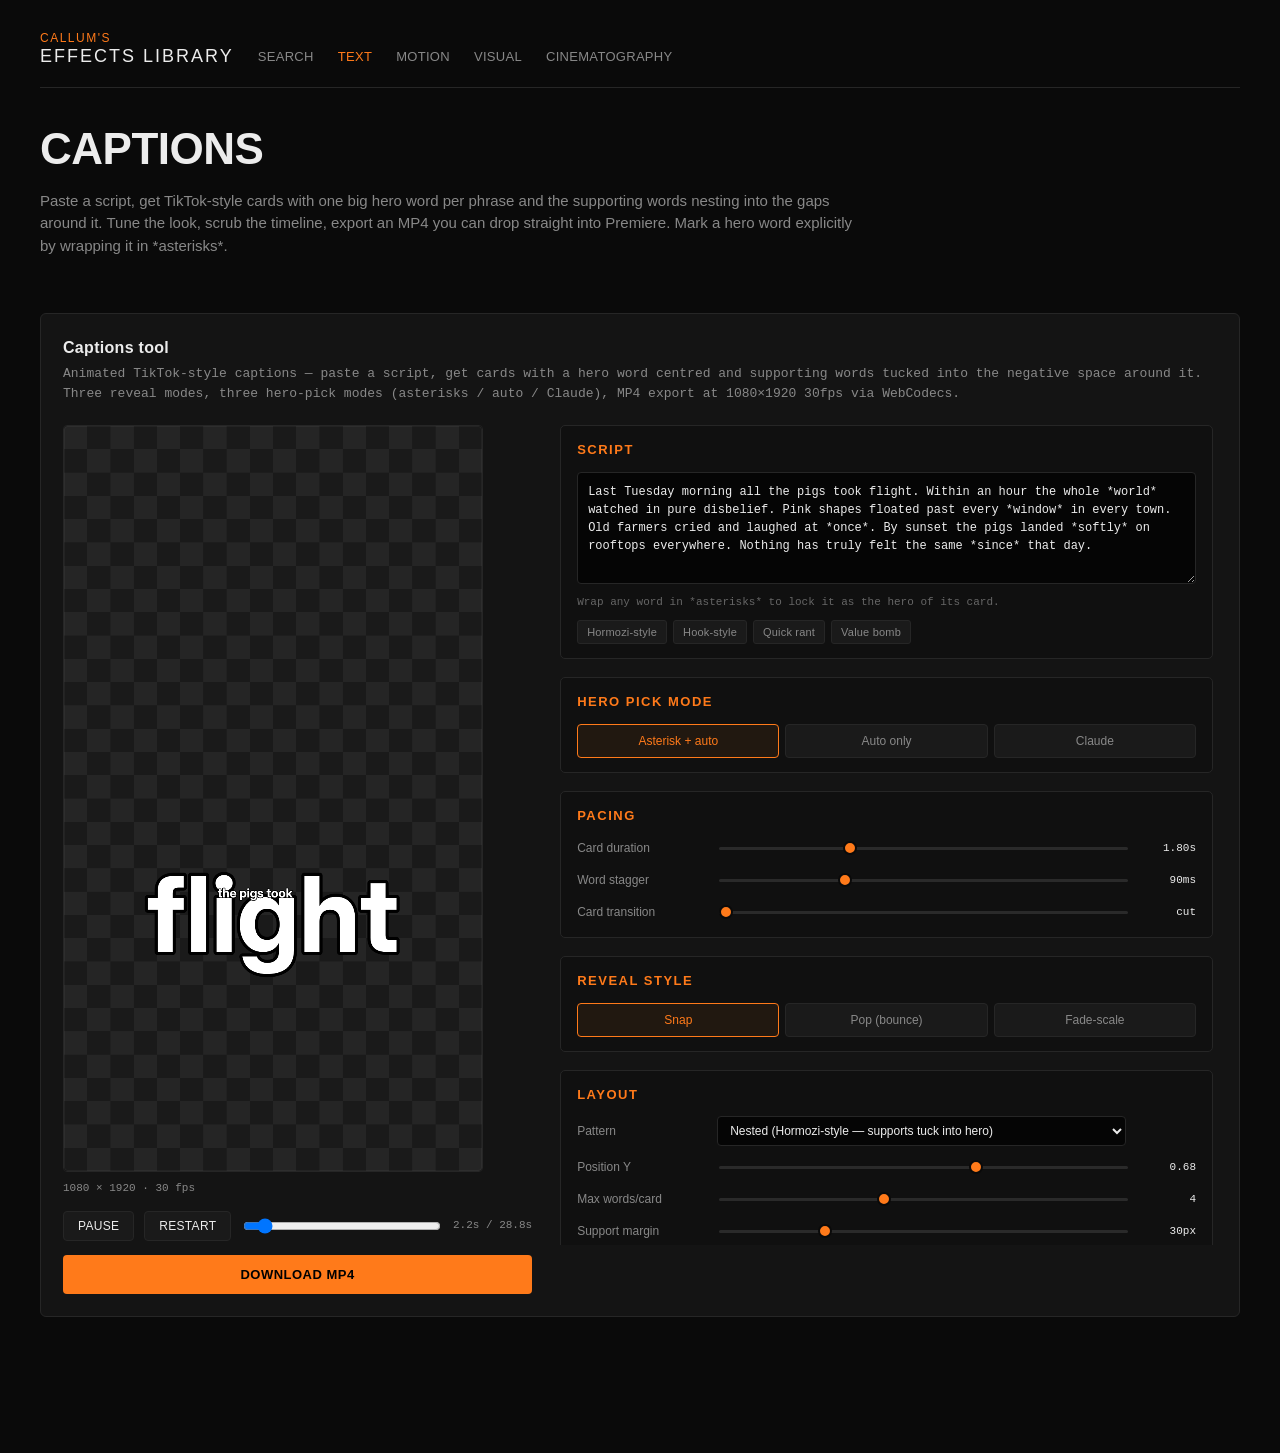
==== commit c8b52bb1: "Strip dead topnav links in public preview Adds _public-fixes.js — runs on DOM ready, removes nav lin" ====
--- a/captions.html
+++ b/captions.html
@@ -274,6 +274,7 @@
     border-radius: 4px;
   }
 </style>
+<script src="_public-fixes.js" defer></script>
 </head>
 <body>
 
